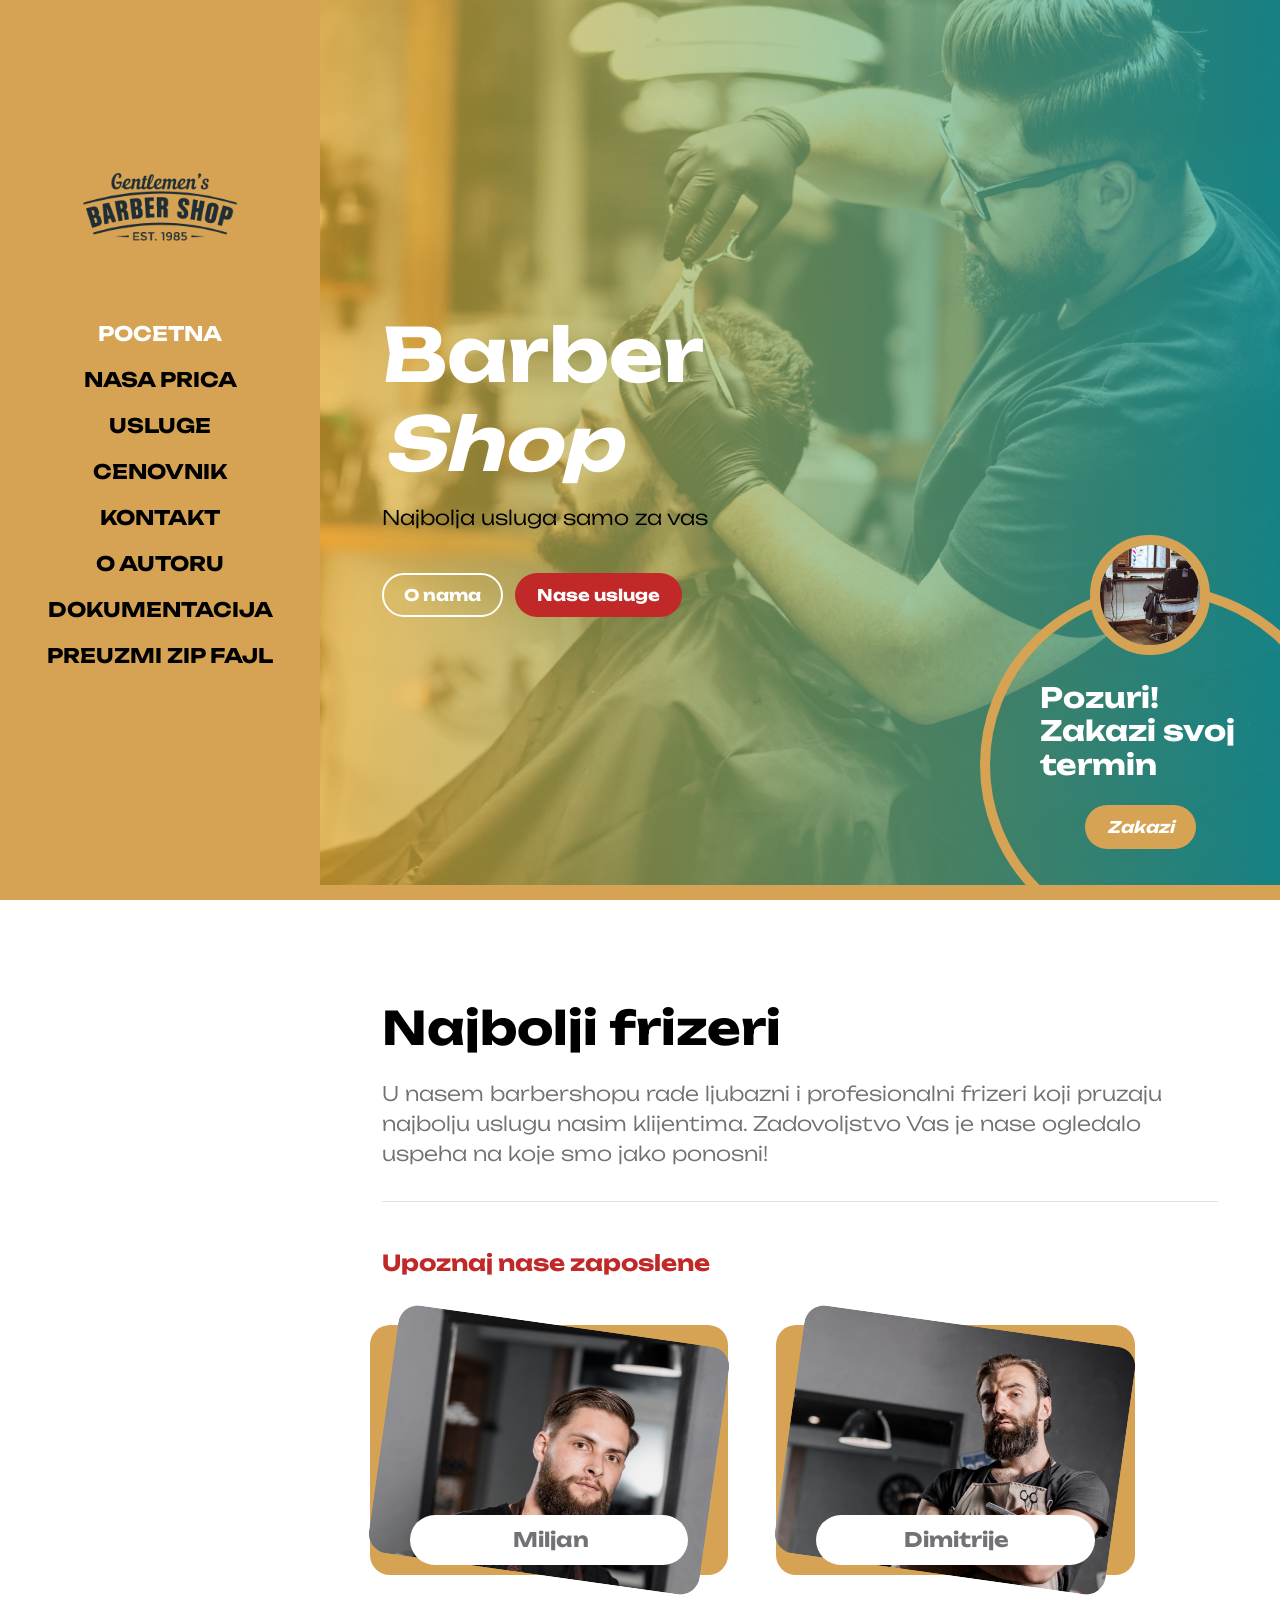
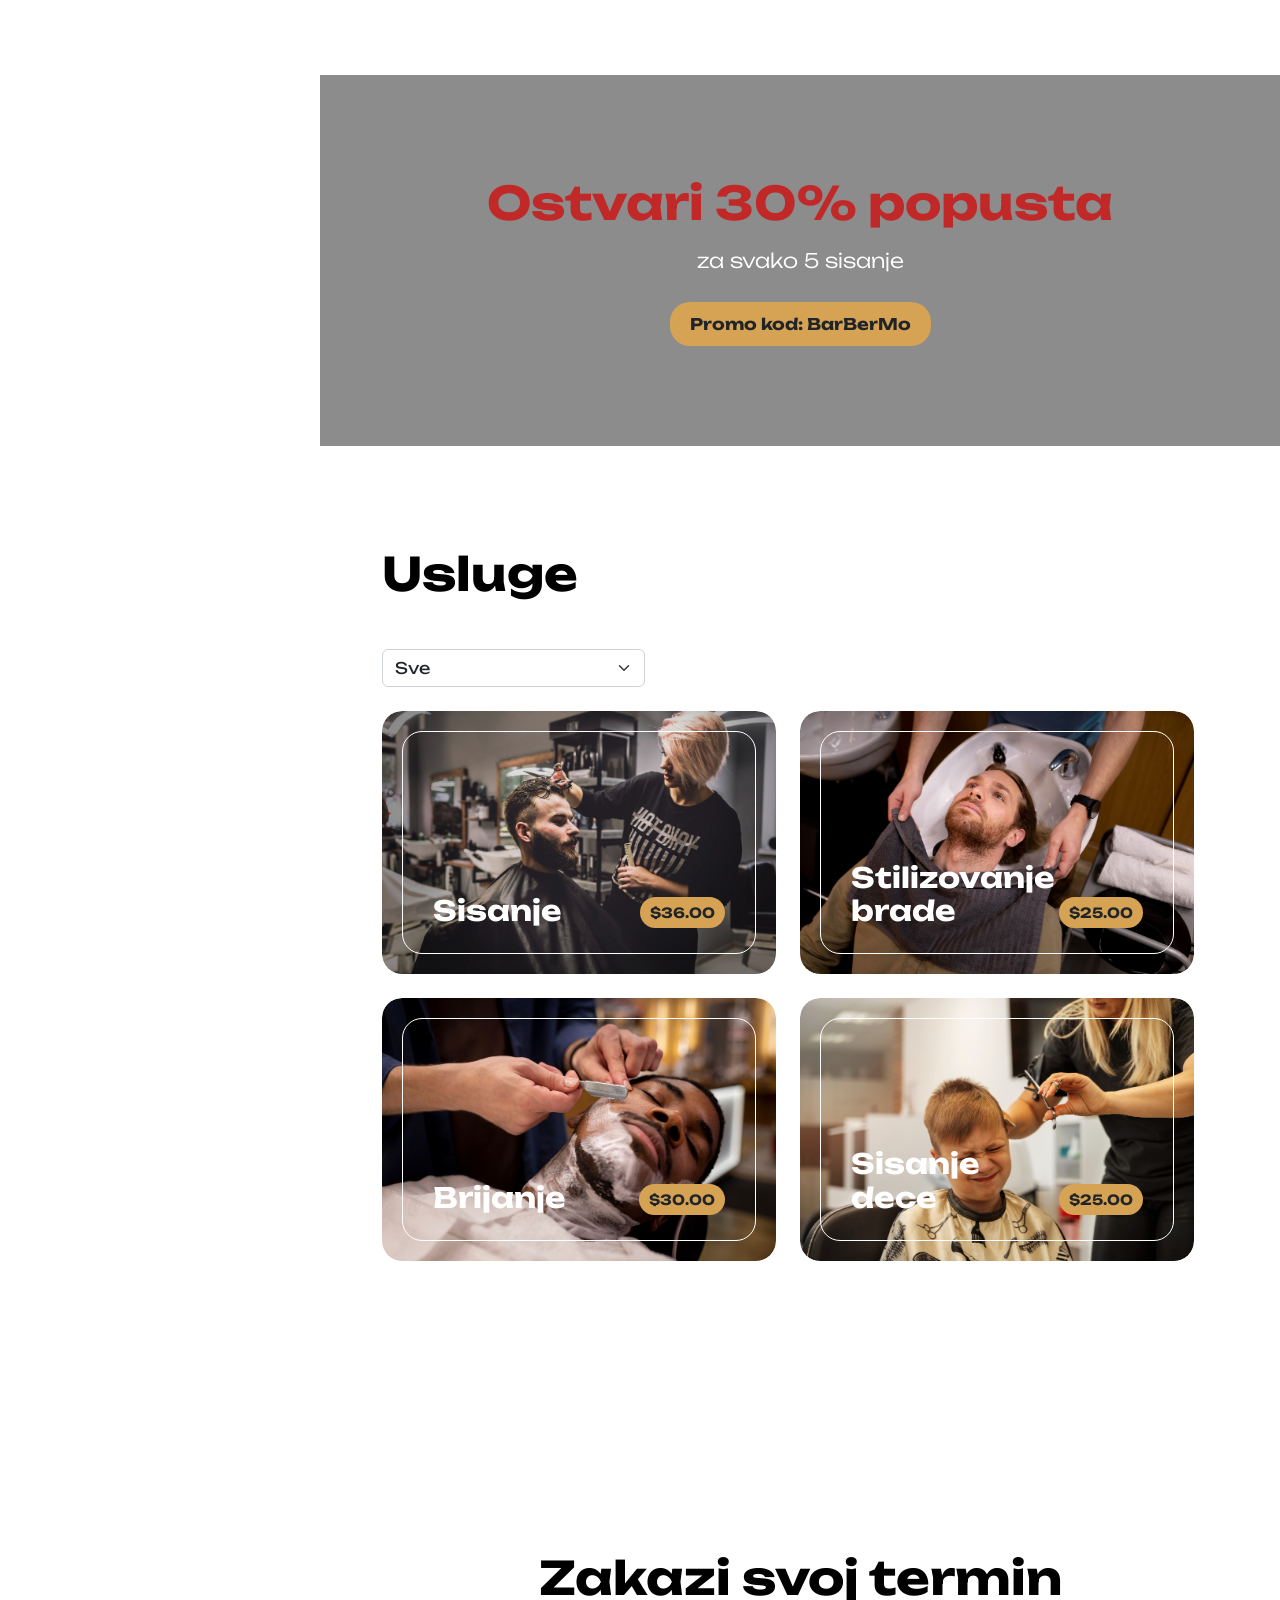
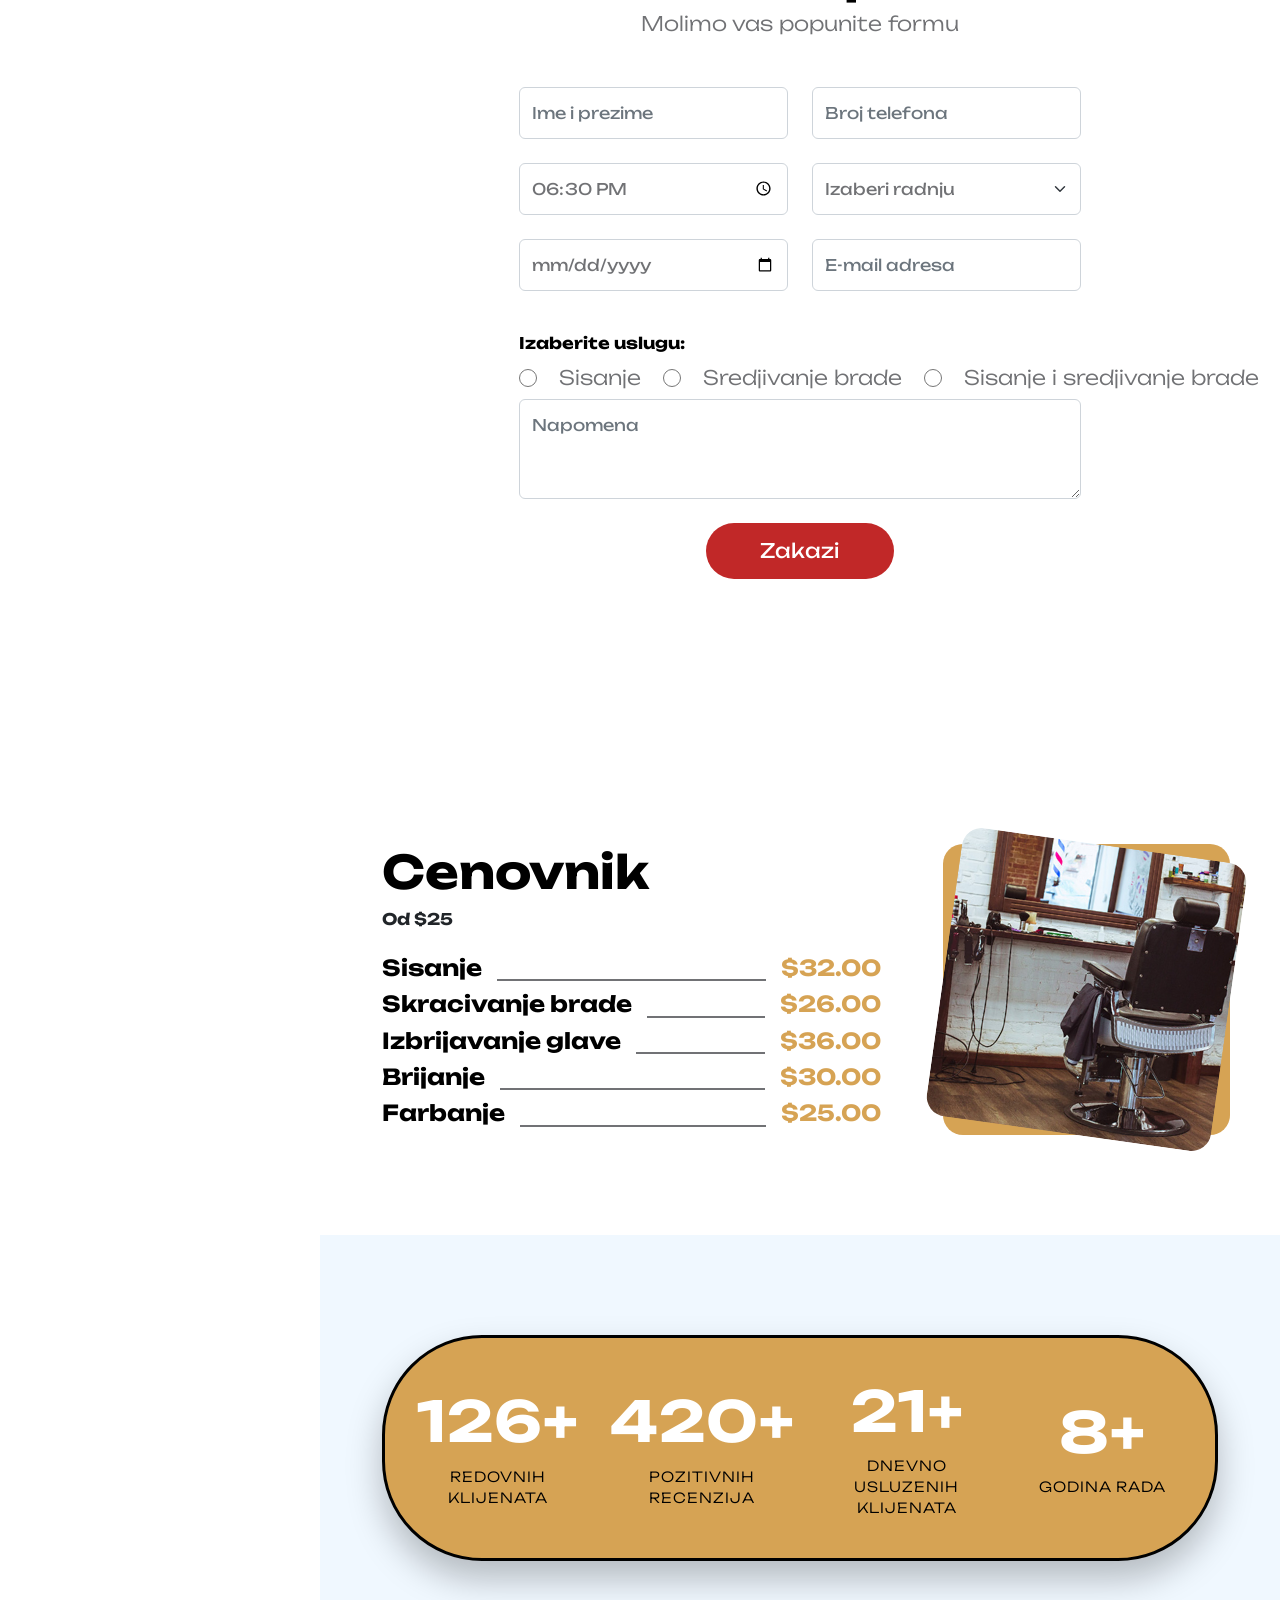
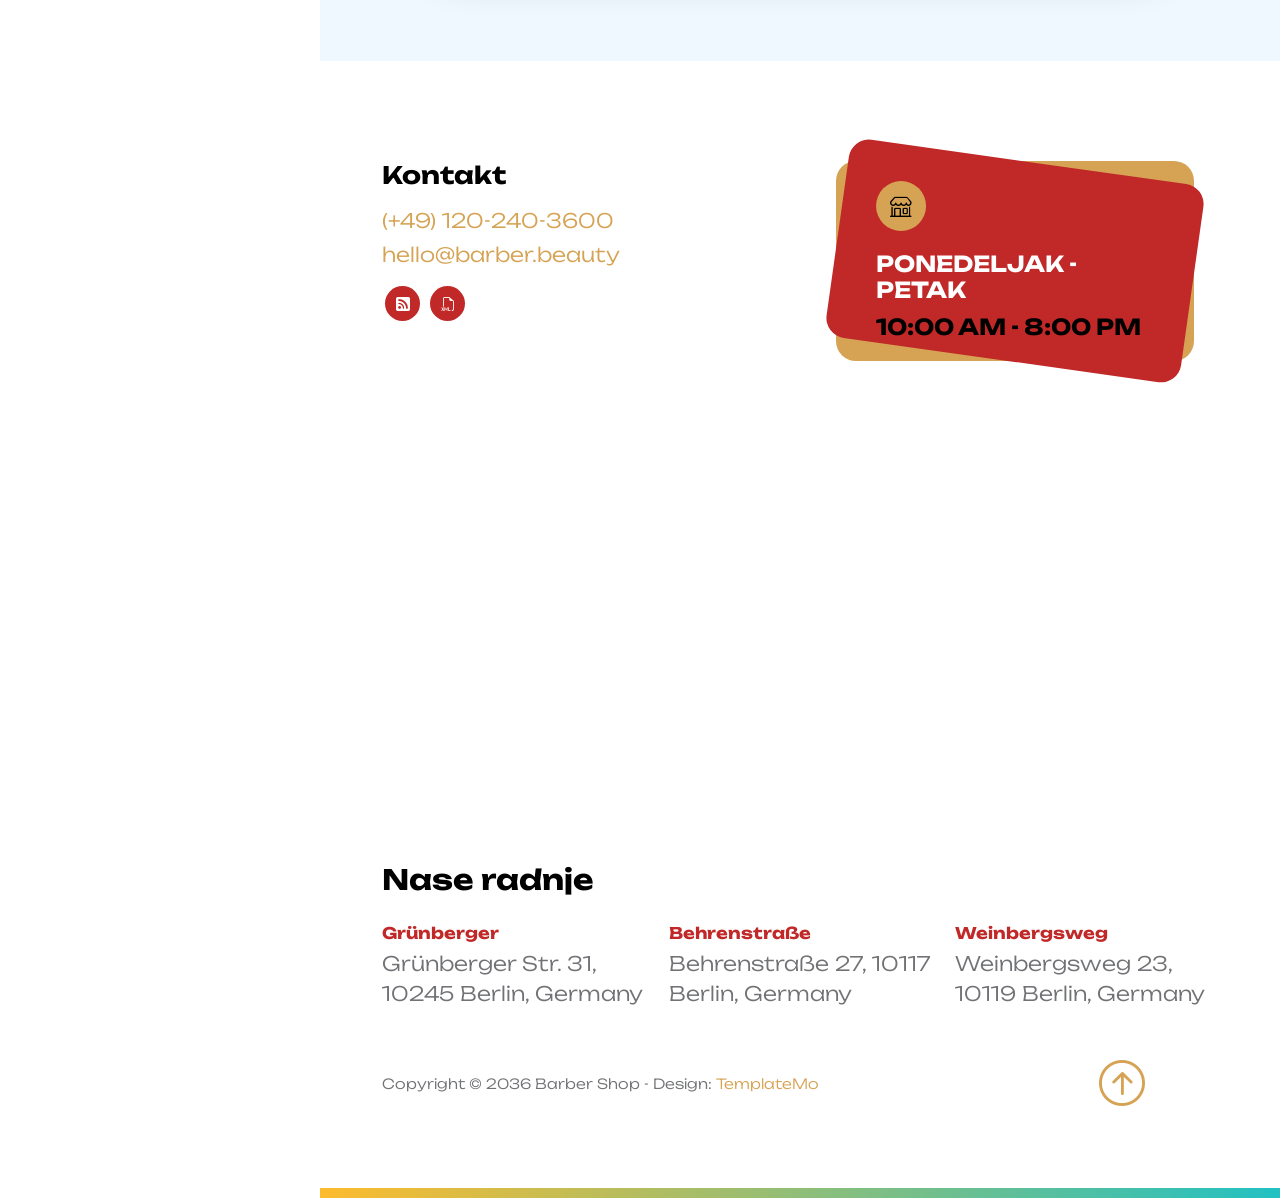
==== index.html @ 114781a5 "Add files via upload" ====
<!doctype html>
<html lang="en">
    <head>
        <meta charset="utf-8">
        <meta name="viewport" content="width=device-width, initial-scale=1">

        <meta name="description" content="">
        <meta name="author" content="">

        <title>Barber shop</title>

        <!-- CSS FILES -->        
        <link rel="preconnect" href="https://fonts.googleapis.com">
        
        <link rel="preconnect" href="https://fonts.gstatic.com" crossorigin>

        <link href="https://fonts.googleapis.com/css2?family=Unbounded:wght@300;500&display=swap" rel="stylesheet">

        <link href="css/bootstrap.min.css" rel="stylesheet">

        <link href="css/bootstrap-icons.css" rel="stylesheet">

        <link href="css/templatemo-barber-shop.css" rel="stylesheet">

        <meta name="description" content="Najbolji barber shop u regionu">
        <meta name="keywords" content="barber, haircut, fade, shave, trimming, beard, clients">
<!--

TemplateMo 585 Barber Shop

https://templatemo.com/tm-585-barber-shop

-->
    </head>
    
    <body>

        <div class="container-fluid">
            <div class="row">

                <button class="navbar-toggler d-md-none collapsed" type="button" data-bs-toggle="collapse" data-bs-target="#sidebarMenu" aria-controls="sidebarMenu" aria-expanded="false" aria-label="Toggle navigation">
                    <span class="navbar-toggler-icon"></span>
                </button>

                <nav id="sidebarMenu" class="col-md-4 col-lg-3 d-md-block sidebar collapse p-0">

                    <div class="position-sticky sidebar-sticky d-flex flex-column justify-content-center align-items-center" >
                        <a class="navbar-brand" href="index.html">
                            <img src="images/templatemo-barber-logo.png" class="logo-image img-fluid" align="">
                        </a>

                        <ul class="nav flex-column" id="navbarList">
                            
                        </ul>
                    </div>
                </nav>
                
                <div class="col-md-8 ms-sm-auto col-lg-9 p-0">
                    <section class="hero-section d-flex justify-content-center align-items-center" id="section_1">

                            <div class="container">
                                <div class="row">

                                    <div class="col-lg-8 col-12">
                                        <h1 class="text-white mb-lg-3 mb-4"><strong>Barber <em>Shop</em></strong></h1>
                                        <p class="text-black">Najbolja usluga samo za vas</p>
                                        <br>
                                        <a class="btn custom-btn custom-border-btn custom-btn-bg-white smoothscroll me-2 mb-2" href="#section_2">O nama</a>

                                        <a class="btn custom-btn smoothscroll mb-2" href="#section_3">Nase usluge</a>
                                    </div>
                                </div>
                            </div>

                            <div class="custom-block d-lg-flex flex-column justify-content-center align-items-center">
                                <img src="images/vintage-chair-barbershop.jpg" class="custom-block-image img-fluid" alt="">

                                <h4><strong class="text-white">Pozuri! Zakazi svoj termin</strong></h4>

                                <a href="#booking-section" class="smoothscroll btn custom-btn custom-btn-italic mt-3">Zakazi</a>
                            </div>
                    </section>


                    <section class="about-section section-padding" id="section_2">
                        <div class="container">
                            <div class="row">

                                <div class="col-lg-12 col-12 mx-auto">
                                    <h2 class="mb-4">Najbolji frizeri</h2>

                                    <div class="border-bottom pb-3 mb-5">
                                        <p>U nasem barbershopu rade ljubazni i profesionalni frizeri koji pruzaju najbolju uslugu nasim klijentima. Zadovoljstvo Vas je nase ogledalo uspeha na koje smo jako ponosni!</p>
                                    </div>
                                </div>

                                    <h6 class="mb-5">Upoznaj nase zaposlene</h6>

                                        <div class="col-lg-5 col-12 custom-block-bg-overlay-wrap me-lg-5 mb-5 mb-lg-0">
                                            <img src="images/barber/portrait-male-hairdresser-with-scissors.jpg" class="custom-block-bg-overlay-image img-fluid" alt="">

                                            <div class="team-info d-flex align-items-center flex-wrap">
                                                <p class="mb-0 team-name">Miljan</p>

                                               
                                                <div class="team-extra">
                                                    <p>Specijalista za fade i moderni stil. 5+ godina iskustva, precizan rad.</p>
                                                </div>
                                            </div>
                                        </div>
                                        

                                        <div class="col-lg-5 col-12 custom-block-bg-overlay-wrap mt-4 mt-lg-0 mb-5 mb-lg-0">
                                            <img src="images/barber/portrait-mid-adult-bearded-male-barber-with-folded-arms.jpg" class="custom-block-bg-overlay-image img-fluid" alt="">

                                            <div class="team-info d-flex align-items-center flex-wrap">
                                                <p class="mb-0 team-name">Dimitrije</p>

                                               
                                                <div class="team-extra">
                                                    <p>Mlad, perspektivan barber. Posvetio je ceo zivot ovom poslu i sada je jedan od najboljih.</p>
                                                </div>
                                            </div>
                                </div>
                                

                            </div>
                        </div>
                    </section>

                    <section class="featured-section section-padding">
                        <div class="section-overlay"></div>

                        <div class="container">
                            <div class="row">

                                <div class="col-lg-10 col-12 mx-auto">
                                    <h2 class="mb-3">Ostvari 30% popusta</h2>

                                    <p>za svako 5 sisanje</p>

                                    <strong>Promo kod: BarBerMo</strong>
                                </div>

                            </div>
                        </div>
                    </section>
                    


                    <section class="services-section section-padding" id="section_3">
                        <div class="container">
                            <div class="row">

                                <div class="col-lg-12 col-12">
                                    <h2 class="mb-5">Usluge</h2>
                                </div>

                                <div class="col-lg-4 mb-4">
                                    <select id="serviceFilter" class="form-select">
                                        <option value="all">Sve</option>
                                        <option value="frizura">Frizura</option>
                                        <option value="brada">Brada</option>
                                    </select>
                                </div>

                                <div class="row" id="servicesList"></div>

                            </div>
                        </div>
                    </section>

                    <section class="booking-section section-padding" id="booking-section">
                    <div class="container">
                        <div class="row">

                            <div class="col-lg-10 col-12 mx-auto">
                                <form action="#" method="post" class="custom-form booking-form" id="bb-booking-form" role="form">
                                    <div class="text-center mb-5">
                                        <h2 class="mb-1">Zakazi svoj termin</h2>

                                        <p>Molimo vas popunite formu</p>
                                    </div>

                                    <div class="booking-form-body">
                                        <div class="row">

                                            <div class="col-lg-6 col-12">
                                                <input type="text" name="bb-name" id="bb-name" class="form-control" placeholder="Ime i prezime">
                                            </div>

                                            <div class="col-lg-6 col-12">
                                                <input type="tel" class="form-control" name="bb-phone" placeholder="Broj telefona">
                                            </div>
                                        
                                            <div class="col-lg-6 col-12">
                                                <input class="form-control" type="time" name="bb-time" value="18:30" />
                                            </div>

                                            <div class="col-lg-6 col-12">
                                                <select class="form-select form-control" name="bb-branch" id="bb-branch" aria-label="Default select example">
                                                    <option value="" disabled selected>Izaberi radnju</option>
                                                    <option value="Grünberger">Grünberger</option>
                                                    <option value="Behrenstraße">Behrenstraße</option>
                                                    <option value="Weinbergsweg">Weinbergsweg</option>
                                                    <option value="Bauenhof">Bauenhof</option>
                                                </select>

                                            </div>
                                            
                                            <div class="col-lg-6 col-12">
                                                <input type="date" name="bb-date" id="bb-date" class="form-control" placeholder="Date">
                                            </div>

                                            <div class="col-lg-6 col-12">
                                                <input type="email" name="bb-email" id="bb-email" class="form-control" placeholder="E-mail adresa">
                                            </div>

                                            <div class="col-lg-6 col-12 mt-3">
                                                <label>Izaberite uslugu:</label><br>

                                                <input type="radio" id="sisanje" name="appointmentType" value="Sisanje">
                                                <label for="sisanje">Sisanje</label>

                                                <input type="radio" id="brada" name="appointmentType" value="Sredjivanje brade">
                                                <label for="brada">Sredjivanje brade</label>

                                                <input type="radio" id="sisanjebrada" name="appointmentType" value="Sisanje i brada">
                                                <label for="sisanjebrada">Sisanje i sredjivanje brade</label>

                                                <small id="radioerror" class="text-danger"></small>
                                            </div>
                                        </div>

                                        <textarea name="bb-message" rows="3" class="form-control" id="bb-message" placeholder="Napomena"></textarea>

                                        <div class="col-lg-4 col-md-10 col-8 mx-auto">
                                            <button type="submit" class="form-control">Zakazi</button>
                                        </div>
                                        <div id="formSuccess" class="text-center mt-3"></div>
                                    </div>
                                </form>
                        </div>
                    </div>
                </section>


                    <section class="price-list-section section-padding" id="section_4">
                        <div class="container">
                            <div class="row">

                                <div class="col-lg-8 col-12">
                                    <div class="price-list-thumb-wrap">
                                        <div class="mb-4">
                                            <h2 class="mb-2">Cenovnik</h2>
                                            <strong>Od $25</strong>
                                        </div>

                                        <div id="priceList"></div>

                                    </div>
                                </div>

                                <div class="col-lg-4 col-12 custom-block-bg-overlay-wrap mt-5 mb-5 mb-lg-0 mt-lg-0 pt-3 pt-lg-0">
                                    <img src="images/vintage-chair-barbershop.jpg" class="custom-block-bg-overlay-image img-fluid" alt="">
                                </div>

                            </div>
                        </div>
                    </section>


                <section class="contact-section" id="section_5">
                    <div class="section-padding section-bg">
                        <div class="container">
                            <div class="stats-wrap">
                            <div class="stats-item">
                                <h2 class="stats-number" data-target="300">0</h2>
                                <p class="stats-label">REDOVNIH KLIJENATA</p>
                            </div>

                            <div class="stats-item">
                                <h2 class="stats-number" data-target="1000">0</h2>
                                <p class="stats-label">POZITIVNIH RECENZIJA</p>
                            </div>

                            <div class="stats-item">
                                <h2 class="stats-number" data-target="50">0</h2>
                                <p class="stats-label">DNEVNO USLUZENIH KLIJENATA</p>
                            </div>

                            <div class="stats-item">
                                <h2 class="stats-number" data-target="20">0</h2>
                                <p class="stats-label">GODINA RADA</p>
                            </div>
                            </div>
                        </div>
                    </div>

                    <div class="section-padding">
                        <div class="container">
                            <div class="row">

                                <div class="col-lg-6 col-12">
                                    <h5 class="mb-3"><strong>Kontakt</strong></h5>

                                    <p class="text-white d-flex mb-1">
                                        <a href="tel: 120-240-3600" class="site-footer-link">
                                            (+49) 
                                            120-240-3600
                                        </a>
                                    </p>

                                    <p class="text-white d-flex">
                                        <a href="mailto:info@yourgmail.com" class="site-footer-link">
                                            hello@barber.beauty
                                        </a>
                                    </p>

                                    <ul class="social-icon">


                                        <li class="social-icon-item">
                                            <a href="rss.xml" target="_blank" class="social-icon-link bi-rss-fill">
                                            </a>
                                        </li>

                                        <li class="social-icon-item">
                                            <a href="sitemap.xml" target="_blank" class="social-icon-link bi-filetype-xml">
                                            </a>
                                        </li>
                                    </ul>
                                </div>

                                <div class="col-lg-5 col-12 contact-block-wrap mt-5 mt-lg-0 pt-4 pt-lg-0 mx-auto">
                                    <div class="contact-block">
                                        <h6 class="mb-0">
                                            <i class="custom-icon bi-shop me-3"></i>

                                            <strong>Ponedeljak - Petak</strong>

                                            <span class="ms-auto">10:00 AM - 8:00 PM</span>
                                        </h6>
                                    </div>
                                </div>

                                <div class="col-lg-12 col-12 mx-auto mt-5 pt-5">
                                    <iframe class="google-map" src="https://www.google.com/maps/embed?pb=!1m18!1m12!1m3!1d7702.122299518348!2d13.396786616231472!3d52.531268574169616!2m3!1f0!2f0!3f0!3m2!1i1024!2i768!4f13.1!3m3!1m2!1s0x47a85180d9075183%3A0xbba8c62c3dc41a7d!2sBarbabella%20Barbershop!5e1!3m2!1sen!2sth!4v1673886261201!5m2!1sen!2sth" width="100%" height="300" style="border:0;" allowfullscreen="" loading="lazy" referrerpolicy="no-referrer-when-downgrade"></iframe>
                                </div>

                            </div>
                        </div>
                    </div>
                </section>

                <footer class="site-footer">
                    <div class="container">
                        <div class="row">

                            <div class="col-lg-12 col-12">
                                <h4 class="site-footer-title mb-4">Nase radnje</h4>
                            </div>

                            <div class="col-lg-4 col-md-6 col-11">
                                <div class="site-footer-thumb">
                                    <strong class="mb-1">Grünberger</strong>

                                    <p>Grünberger Str. 31, 10245 Berlin, Germany</p>
                                </div>
                            </div>

                            <div class="col-lg-4 col-md-6 col-11">
                                <div class="site-footer-thumb">
                                    <strong class="mb-1">Behrenstraße</strong>

                                    <p>Behrenstraße 27, 10117 Berlin, Germany</p>
                                </div>
                            </div>

                            <div class="col-lg-4 col-md-6 col-11">
                                <strong class="mb-1">Weinbergsweg</strong>

                                <p>Weinbergsweg 23, 10119 Berlin, Germany</p>
                            </div>
                        </div>
                    </div>

                    <div class="site-footer-bottom">
                        <div class="container">
                            <div class="row align-items-center">

                                <div class="col-lg-8 col-12 mt-4">
                                    <p class="copyright-text mb-0">Copyright © 2036 Barber Shop 
                                    - Design: <a href="https://templatemo.com" rel="nofollow" target="_blank">TemplateMo</a></p>
                                </div>

                                <div class="col-lg-2 col-md-3 col-3 mt-lg-4 ms-auto">
                                    <a href="#section_1" class="back-top-icon smoothscroll" title="Back Top">
                                        <i class="bi-arrow-up-circle"></i>
                                    </a>
                                </div>

                            </div>
                        </div>
                    </div>
                </footer>
            </div>

        <!-- JAVASCRIPT FILES -->
        <script src="js/jquery.min.js"></script>
        <script src="js/bootstrap.min.js"></script>
        <script src="js/click-scroll.js"></script>
        <script src="js/custom.js"></script>
        <script src="skripta.js"></script>

    </body>
</html>
---- css/templatemo-barber-shop.css ----
/*

TemplateMo 585 Barber Shop

https://templatemo.com/tm-585-barber-shop

*/


/*---------------------------------------
  CUSTOM PROPERTIES ( VARIABLES )             
-----------------------------------------*/
:root {
  --white-color:                  #ffffff;
  --primary-color:                #d6a354;
  --secondary-color:              #c12828;
  --section-bg-color:             #f0f8ff;
  --custom-btn-bg-color:          #c12828;
  --custom-btn-bg-hover-color:    #FDBB2D;
  --dark-color:                   #000000;
  --p-color:                      #717275;
  --border-color:                 #7fffd4;
  --link-hover-color:             #B22727;

  --body-font-family:             'Unbounded', cursive;

  --h1-font-size:                 74px;
  --h2-font-size:                 46px;
  --h3-font-size:                 32px;
  --h4-font-size:                 28px;
  --h5-font-size:                 24px;
  --h6-font-size:                 22px;
  --p-font-size:                  20px;
  --btn-font-size:                16px;
  --copyright-font-size:          14px;

  --border-radius-large:          100px;
  --border-radius-medium:         20px;
  --border-radius-small:          10px;

  --font-weight-thin:             200;
  --font-weight-light:            300;
  --font-weight-normal:           400;
  --font-weight-bold:             700;
}

body {
  background-color: var(--white-color);
  font-family: var(--body-font-family); 
}


/*---------------------------------------
  TYPOGRAPHY               
-----------------------------------------*/

h2,
h3,
h4,
h5,
h6 {
  color: var(--dark-color);
}

h1,
h2,
h3,
h4,
h5,
h6 {
  font-weight: var(--font-weight-bold);
}

h1 {
  font-size: var(--h1-font-size);
}

h2 {
  font-size: var(--h2-font-size);
}

h3 {
  font-size: var(--h3-font-size);
}

h4 {
  font-size: var(--h4-font-size);
}

h5 {
  font-size: var(--h5-font-size);
}

h6 {
  font-size: var(--h6-font-size);
}

p {
  color: var(--p-color);
  font-size: var(--p-font-size);
  font-weight: var(--font-weight-light);
}

ul li {
  color: var(--p-color);
  font-size: var(--p-font-size);
  font-weight: var(--font-weight-light);
}

a, 
button {
  touch-action: manipulation;
  transition: all 0.3s;
}

a {
  display: inline-block;
  color: var(--primary-color);
  text-decoration: none;
}

a:hover {
  color: var(--link-hover-color);
}

b,
strong {
  font-weight: var(--font-weight-bold);
}


/*---------------------------------------
  SECTION               
-----------------------------------------*/
.section-padding {
  padding: 100px 50px;
}

.section-bg {
  background-color: var(--section-bg-color);
}

.section-overlay {
  background-color: var(--dark-color);
  position: absolute;
  top: 0;
  left: 0;
  pointer-events: none;
  width: 100%;
  height: 100%;
  opacity: 0.45;
}

.section-overlay + .container {
  position: relative;
}

.back-top-icon {
  font-size: var(--h2-font-size);
}


/*---------------------------------------
  CUSTOM BLOCK BACKGROUND OVERLAY               
-----------------------------------------*/
.custom-block-bg-overlay-wrap {
  background: var(--primary-color);
  border-radius: var(--border-radius-medium);
  transition: all 0.3s ease;
}

.custom-block-bg-overlay-wrap:hover {
  background: linear-gradient(90deg, #FDBB2D 0%, #22C1C3 100%);
  transform: scale(1.05);
}

.custom-block-bg-overlay-image {
  border-radius: var(--border-radius-medium);
  display: block;
  margin: auto;
  height: 100%;
  object-fit: cover;
  transform: rotate(8deg);
}

.custom-block-bg-overlay-wrap:hover .team-info {
  bottom: 10px;
}


/*---------------------------------------
  CUSTOM BUTTON               
-----------------------------------------*/
.custom-btn {
  background: var(--custom-btn-bg-color);
  border: 2px solid transparent;
  border-radius: var(--border-radius-large);
  color: var(--white-color);
  font-size: var(--btn-font-size);
  font-weight: var(--font-weight-bold);
  line-height: normal;
  transition: all 0.3s;
  padding: 10px 20px;
}

.custom-btn:hover {
  background: var(--custom-btn-bg-hover-color);
  color: var(--white-color);
}

.custom-border-btn {
  background: transparent;
  border: 2px solid var(--custom-btn-bg-color);
  color: var(--custom-btn-bg-color);
}

.custom-btn-bg-white {
  border-color: var(--white-color);
  color: var(--white-color);
}

.custom-btn-italic {
  font-style: italic;
}


/*---------------------------------------
  NAVIGATION              
-----------------------------------------*/
.sidebar {
  background: var(--primary-color);
  background-repeat: no-repeat;
  background-size: cover;
  background-position: center;
  position: fixed;
  top: 0;
  bottom: 0;
  left: 0;
  z-index: 100;
  padding: 50px 0 0;
}

.sidebar-sticky {
  height: calc(100vh - 48px);
  overflow-x: hidden;
  overflow-y: auto;
  text-align: center;
  position: relative;
}

.navbar {
  background: transparent;
  z-index: 9;
}

.logo-image {
  width: 154px;
  height: auto;
  margin-bottom: 70px;
}

#sidebarMenu .nav-link {
  color: var(--dark-color);
  font-size: var(--p-font-size);
  font-weight: var(--font-weight-bold);
  text-transform: uppercase;
  position: relative;
}

#sidebarMenu .nav-link.active, 
#sidebarMenu .nav-link:hover {
  color: var(--white-color);
}

.navbar-toggler {
  background: var(--primary-color);
  border-radius: var(--border-radius-large);
  position: fixed;
  top: 0;
  bottom: 0;
  right: 0;
  z-index: 222;
  border: 0;
  padding: 0;
  cursor: pointer;
  margin: 25px;
  width: 55px;
  height: 55px;
  outline: none;
}

.navbar-toggler:focus {
  outline: none;
  box-shadow: none;
}

.navbar-toggler[aria-expanded="true"] .navbar-toggler-icon {
  background: transparent;
}

.navbar-toggler[aria-expanded="true"] .navbar-toggler-icon:before,
.navbar-toggler[aria-expanded="true"] .navbar-toggler-icon:after {
  transition: top 300ms 50ms ease, -webkit-transform 300ms 350ms ease;
  transition: top 300ms 50ms ease, transform 300ms 350ms ease;
  transition: top 300ms 50ms ease, transform 300ms 350ms ease, -webkit-transform 300ms 350ms ease;
  top: 0;
}

.navbar-toggler[aria-expanded="true"] .navbar-toggler-icon:before {
  transform: rotate(45deg);
}

.navbar-toggler[aria-expanded="true"] .navbar-toggler-icon:after {
  transform: rotate(-45deg);
}

.navbar-toggler .navbar-toggler-icon {
  background: var(--white-color);
  transition: background 10ms 300ms ease;
  display: block;
  margin: auto;
  width: 25px;
  height: 2px;
  position: relative;
}

.navbar-toggler .navbar-toggler-icon:before,
.navbar-toggler .navbar-toggler-icon:after {
  transition: top 300ms 350ms ease, -webkit-transform 300ms 50ms ease;
  transition: top 300ms 350ms ease, transform 300ms 50ms ease;
  transition: top 300ms 350ms ease, transform 300ms 50ms ease, -webkit-transform 300ms 50ms ease;
  position: absolute;
  right: 0;
  left: 0;
  background: var(--white-color);
  width: 25px;
  height: 2px;
  content: '';
}

.navbar-toggler .navbar-toggler-icon::before {
  top: -8px;
}

.navbar-toggler .navbar-toggler-icon::after {
  top: 8px;
}


/*---------------------------------------
  HERO        
-----------------------------------------*/
.hero-section {
  background-image: url('../images/client-doing-hair-cut-barber-shop-salon.jpg');
  background-repeat: no-repeat;
  background-attachment: fixed;
  background-size: cover;
  background-position: center;
  position: relative;
  overflow: hidden;
  padding: 50px;
  padding-bottom: 0;
  min-height: 665px;
  border-bottom: 15px solid var(--primary-color);
}

@media screen and (min-width: 991px) {
  .hero-section {
    height: calc(100vh - 0px);
  }
}

.hero-section::after {
  content: "";
  background: linear-gradient(90deg, #FDBB2D 0%, #22C1C3 100%);
  position: absolute;
  top: 0;
  right: 0;
  bottom: 0;
  left: 0;
  opacity: 0.65;
}

.hero-section .container {
  position: relative;
  z-index: 2;
}

.custom-block {
  border: 10px solid var(--primary-color);
  border-radius: 100%;
  position: absolute;
  z-index: 2;
  bottom: -60px;
  right: -60px;
  padding: 50px 90px 50px 50px;
  width: 360px;
  height: 360px;
}

.custom-block .custom-btn {
  background: var(--primary-color);
}

.custom-block .custom-btn:hover {
  background: var(--secondary-color);
}

.custom-block-image {
  border: 10px solid var(--primary-color);
  border-radius: 100%;
  position: absolute;
  top: -60px;
  right: 20px;
  left: 0;
  width: 120px;
  height: 120px;
  margin: auto;
  object-fit: cover;
}


/*---------------------------------------
  ABOUT              
-----------------------------------------*/
.about-section h6 {
  color: var(--secondary-color);
}

.about-section .custom-block-bg-overlay-image {
  width: 100%;
  max-height: 250px;
}

.about-section .custom-block-bg-overlay-wrap {
  position: relative;
}

.team-info {
  background: var(--white-color);
  border-radius: var(--border-radius-large);
  position: absolute;
  bottom: 0;
  right: 0;
  left: 0;
  margin: 10px 40px;
  padding: 10px 17px 10px 20px;
  transition: all 0.3s ease;
}


/*---------------------------------------
  FEATURED               
-----------------------------------------*/
.featured-section {
  background-image: url('../images/barber-customer-giving-high-five.jpg');
  background-repeat: no-repeat;
  background-attachment: fixed;
  background-size: cover;
  position: relative;
  text-align: center;
}

.featured-section h2 {
  color: var(--secondary-color);
}

.featured-section p {
  color: var(--white-color);
}

.featured-section strong {
  background: var(--primary-color);
  border-radius: var(--border-radius-medium);
  display: inline-block;
  margin-top: 10px;
  padding: 10px 20px;
}


/*---------------------------------------
  SERVICES             
-----------------------------------------*/
.services-thumb {
  border-radius: var(--border-radius-medium);
  position: relative;
  overflow: hidden;
}

.services-thumb:hover .services-info {
  border-color: var(--primary-color);
  border-width: 5px;
}

.services-thumb:hover .services-image {
  transform: scale(1.05);
}

.services-image {
  border-radius: var(--border-radius-medium);
  display: block;
  margin: auto;
  transition: all 0.3s;
}

.services-thumb-price {
  background: var(--primary-color);
  border-radius: var(--border-radius-medium);
  font-size: var(--copyright-font-size);
  margin-left: auto;
  padding: 5px 10px;
}

.services-info {
  border-radius: var(--border-radius-medium);
  border: 1px solid var(--white-color);
  position: absolute;
  top: 0;
  bottom: 0;
  right: 0;
  left: 0;
  margin: 20px;
  padding: 25px 30px;
  transition: all 0.3s ease;
}

.services-info h4 {
  color: var(--white-color);
}

.team-info {
  display: flex;
  flex-direction: column;
  align-items: flex-start;
  transition: 0.3s ease;
}

.team-name {
  cursor: pointer;
  font-weight: var(--font-weight-bold);
}

.team-name:hover {
  color: var(--secondary-color);
}

.team-extra {
  max-height: 0;
  overflow: hidden;
  transition: max-height 0.35s ease, margin-top 0.3s ease;
  width: 100%;
}

.team-info.open .team-extra {
  max-height: 120px;
  margin-top: 8px;
}

.team-extra p {
  margin: 0;
  font-size: 15px;
  color: var(--p-color);
}


/*---------------------------------------
  PRICE LIST             
-----------------------------------------*/
.price-list-section {
  padding-top: 100px;
  padding-bottom: 100px;
}

.price-list-thumb-wrap {
  padding-right: 50px;
}

.price-list-thumb {
  margin-bottom: 10px;
}

.price-list-thumb:last-child {
  margin-bottom: 0;
}

.price-list-thumb h6 strong {
  color: var(--primary-color);
}

.price-list-thumb-divider {
  background: var(--p-color);
  flex: auto;
  height: 2px;
  margin: auto 15px 0;
}

.price-list-section .custom-block-bg-overlay-wrap {
  padding: 0;
}


/*---------------------------------------
  BOOKING               
-----------------------------------------*/
.booking-section {
  background-image: url('../images/vintage-chair-barbershop.jpg');
  background-repeat: no-repeat;
  background-attachment: fixed;
  background-size: cover;
  background-position: center;
}

.booking-form {
  background: var(--white-color);
  border-radius: var(--border-radius-medium);
  padding: 65px;
}


/*---------------------------------------
  CONTACT               
-----------------------------------------*/
.google-map {
  border-radius: var(--border-radius-medium);
  filter: hue-rotate(45deg);
}

.contact-block-wrap {
  background: var(--primary-color);
  border-radius: var(--border-radius-medium);
  padding: 0;
  min-height: 200px;
}

.contact-block {
  background: var(--secondary-color);
  border-radius: var(--border-radius-medium);
  transform: rotate(8deg);
  height: 100%;
  padding: 20px 40px;
}

.contact-block h6 {
  transform: rotate(-8deg);
}

.contact-block .custom-icon {
  background: var(--primary-color);
  border-radius: var(--border-radius-large);
  display: block;
  width: 50px;
  height: 50px;
  line-height: 50px;
  text-align: center;
  position: relative;
}

.contact-block strong {
  display: block;
  color: var(--white-color);
  text-transform: uppercase;
  margin-top: 20px;
  margin-bottom: 10px;
}


/*---------------------------------------
  CUSTOM FORM               
-----------------------------------------*/
.custom-form .form-control {
  color: var(--p-color);
  margin-bottom: 24px;
  padding-top: 13px;
  padding-bottom: 13px;
  outline: none;
  transition: all 0.3s;
}

.custom-form .form-control:hover,
.custom-form .form-control:focus {
  background: var(--section-bg-color);
  border-color: transparent;
}

.custom-form button[type="submit"] {
  background: var(--custom-btn-bg-color);
  border: none;
  border-radius: var(--border-radius-large);
  color: var(--white-color);
  font-size: var(--p-font-size);
  font-weight: var(--font-weight-medium);
  transition: all 0.3s;
  margin-bottom: 0;
}

.custom-form button[type="submit"]:hover,
.custom-form button[type="submit"]:focus {
  background: var(--custom-btn-bg-hover-color);
  border-color: transparent;
}

.custom-form input[type="radio"] {
  accent-color: var(--secondary-color);
  width: 18px;
  height: 18px;
  cursor: pointer;
  vertical-align: middle;
  margin-right: 6px;
}

.custom-form input[type="radio"] + label {
  cursor: pointer;
  font-size: var(--p-font-size);
  font-weight: var(--font-weight-light);
  color: var(--p-color);
  margin-right: 20px;
  vertical-align: middle;
}

.custom-form label:first-child {
  display: block;
  margin-bottom: 8px;
  font-weight: var(--font-weight-bold);
  color: var(--dark-color);
}

.custom-form .col-lg-6.col-12.mt-3 {
  text-align: left;        
  white-space: nowrap;     
}

.custom-form .col-lg-6.col-12.mt-3 br {
  display: none;           
}

.custom-form .col-lg-6.col-12.mt-3 input[type="radio"],
.custom-form .col-lg-6.col-12.mt-3 input[type="radio"] + label {
  display: inline-block;
  vertical-align: middle;
  margin-right: 18px;
}

#radioerror {
  display: block;
  margin-top: 6px;
  font-size: 14px;
  color: var(--secondary-color);
}




/*---------------------------------------
  SITE FOOTER              
-----------------------------------------*/
.site-footer {
  position: relative;
  padding: 80px 50px;
  padding-top: 0;
}

.site-footer::after {
  content: "";
  background: linear-gradient(90deg, #FDBB2D 0%, #22C1C3 100%);
  position: absolute;
  right: 0;
  bottom: 0;
  left: 0;
  width: 100%;
  height: 10px;
}

.site-footer-links {
  padding-left: 0;
}

.site-footer-link-item {
  list-style: none;
  display: inline-block;
  margin-right: 15px;
}

.site-footer strong {
  display: block;
  color: var(--secondary-color);
}

.copyright-text {
  font-size: var(--copyright-font-size);
}


/*---------------------------------------
  SOCIAL ICON               
-----------------------------------------*/
.social-icon {
  margin: 0;
  padding: 0;
}

.social-icon-item {
  list-style: none;
  display: inline-block;
  vertical-align: top;
}

.social-icon-link {
  background: var(--secondary-color);
  border-radius: var(--border-radius-large);
  color: var(--white-color);
  font-size: var(--copyright-font-size);
  display: block;
  margin: 0 3px;
  text-align: center;
  width: 35px;
  height: 35px;
  line-height: 36px;
  transition: background 0.2s, color 0.2s;
}

.social-icon-link:hover {
  background: var(--primary-color);
  color: var(--white-color);
}

.social-icon-link span {
  display: block;
}


/*---------------------------------------
  RESPONSIVE STYLES               
-----------------------------------------*/
@media screen and (max-width: 1200px) {
  h1 {
    font-size: 62px;
  }
}

@media screen and (max-width: 991px) {
  h1 {
    font-size: 54px;
  }

  h2 {
    font-size: 36px;
  }

  h3 {
    font-size: 32px;
  }

  h4 {
    font-size: 28px;
  }

  h5 {
    font-size: 20px;
  }

  h6 {
    font-size: 18px;
  }

  .section-padding,
  .hero-section {
    padding: 50px 25px;
  }

  .custom-block {
    display: none;
  }
  
  .navbar {
    background-color: var(--dark-color);
  }

  .navbar-expand-lg .navbar-nav {
    padding-bottom: 30px;
  }

  .navbar-expand-lg .navbar-nav .nav-link {
    padding: 0;
  }

  .booking-form {
    padding: 45px;
  }
}

#formSuccess {
  background: #d4edda;
  color: #155724;
  padding: 10px 15px;
  border-radius: 10px;
}

#formSuccess:empty {
  display: none;
}

@media screen and (max-width: 767px) {
  .custom-btn {
    font-size: 14px;
    padding: 10px 20px;
  }
}

@media screen and (max-width: 480px) {
  h1 {
    font-size: 38px;
  }

  h2 {
    font-size: 28px;
  }

  h3 {
    font-size: 26px;
  }

  h4 {
    font-size: 22px;
  }

  h5 {
    font-size: 20px;
  }

  .services-info h4 {
    font-size: 20px;
  }

  .booking-form {
    padding: 35px;
  }
}

.stats-wrap{
  background: var(--primary-color);
  border-radius: var(--border-radius-large);
  padding: 40px 30px;
  display: flex;
  justify-content: space-between;
  align-items: center;
  gap: 30px;

  border: 3px solid var(--dark-color);
  box-shadow: 0 18px 35px rgba(0,0,0,0.25);
}

.stats-item{
  text-align: center;
  flex: 1;
}

.stats-number{
  color: var(--white-color);
  margin: 0;
  font-size: 56px;
  font-weight: var(--font-weight-bold);
  letter-spacing: 0.5px;
}

.stats-label{
  margin: 10px 0 0;
  color: var(--dark-color);
  font-size: 14px;
  letter-spacing: 1px;
  text-transform: uppercase;
}


@media (max-width: 991px){
  .stats-wrap{
    flex-wrap: wrap;
    border-radius: var(--border-radius-medium);
  }
  .stats-item{
    flex: 1 1 45%;
  }
  .stats-number{
    font-size: 46px;
  }
}

@media (max-width: 480px){
  .stats-item{
    flex: 1 1 100%;
  }
  .stats-number{
    font-size: 40px;
  }
}

#sautor{
  width: 500px;
  height: 700px;
  position: absolute;
  left: 30%;
  top: 11%;
  border-radius: 8px;
}

#tekstautor{
  position: absolute;
  left: 65%;
  top: 37%;
}
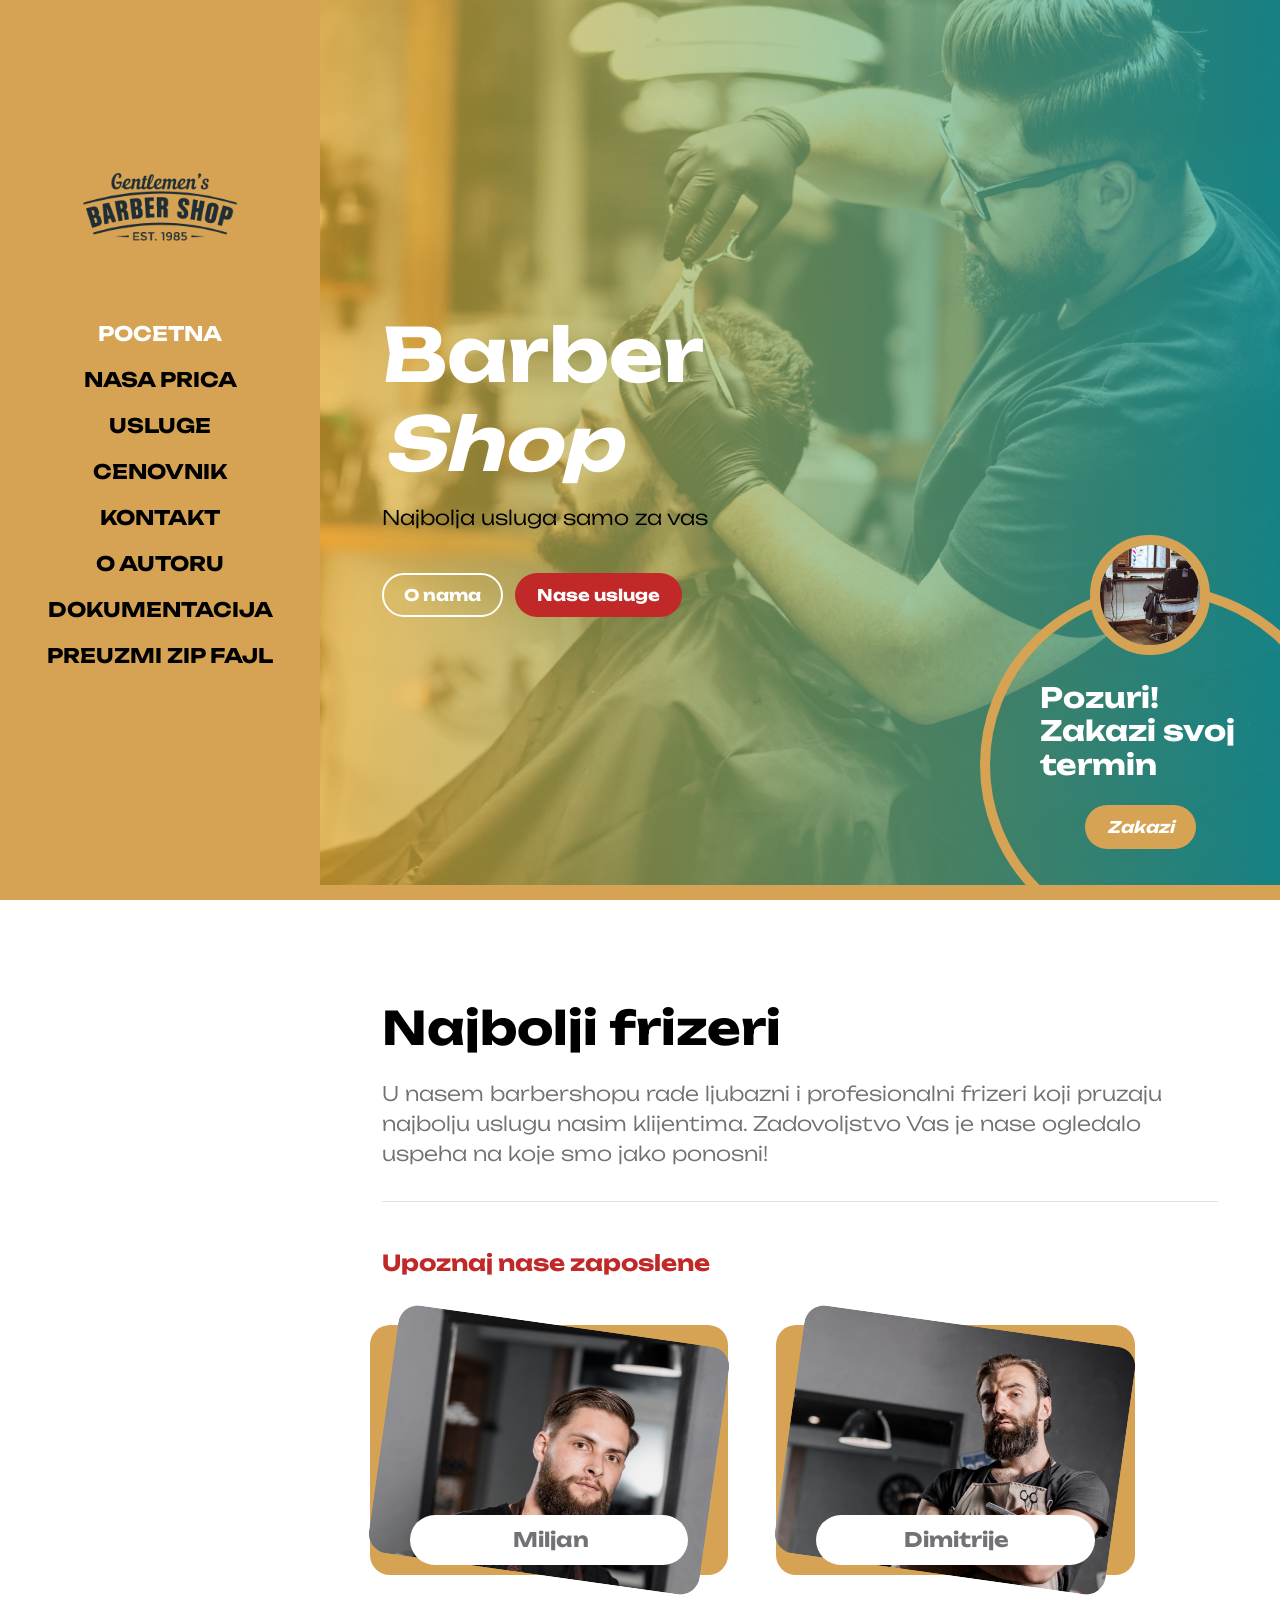
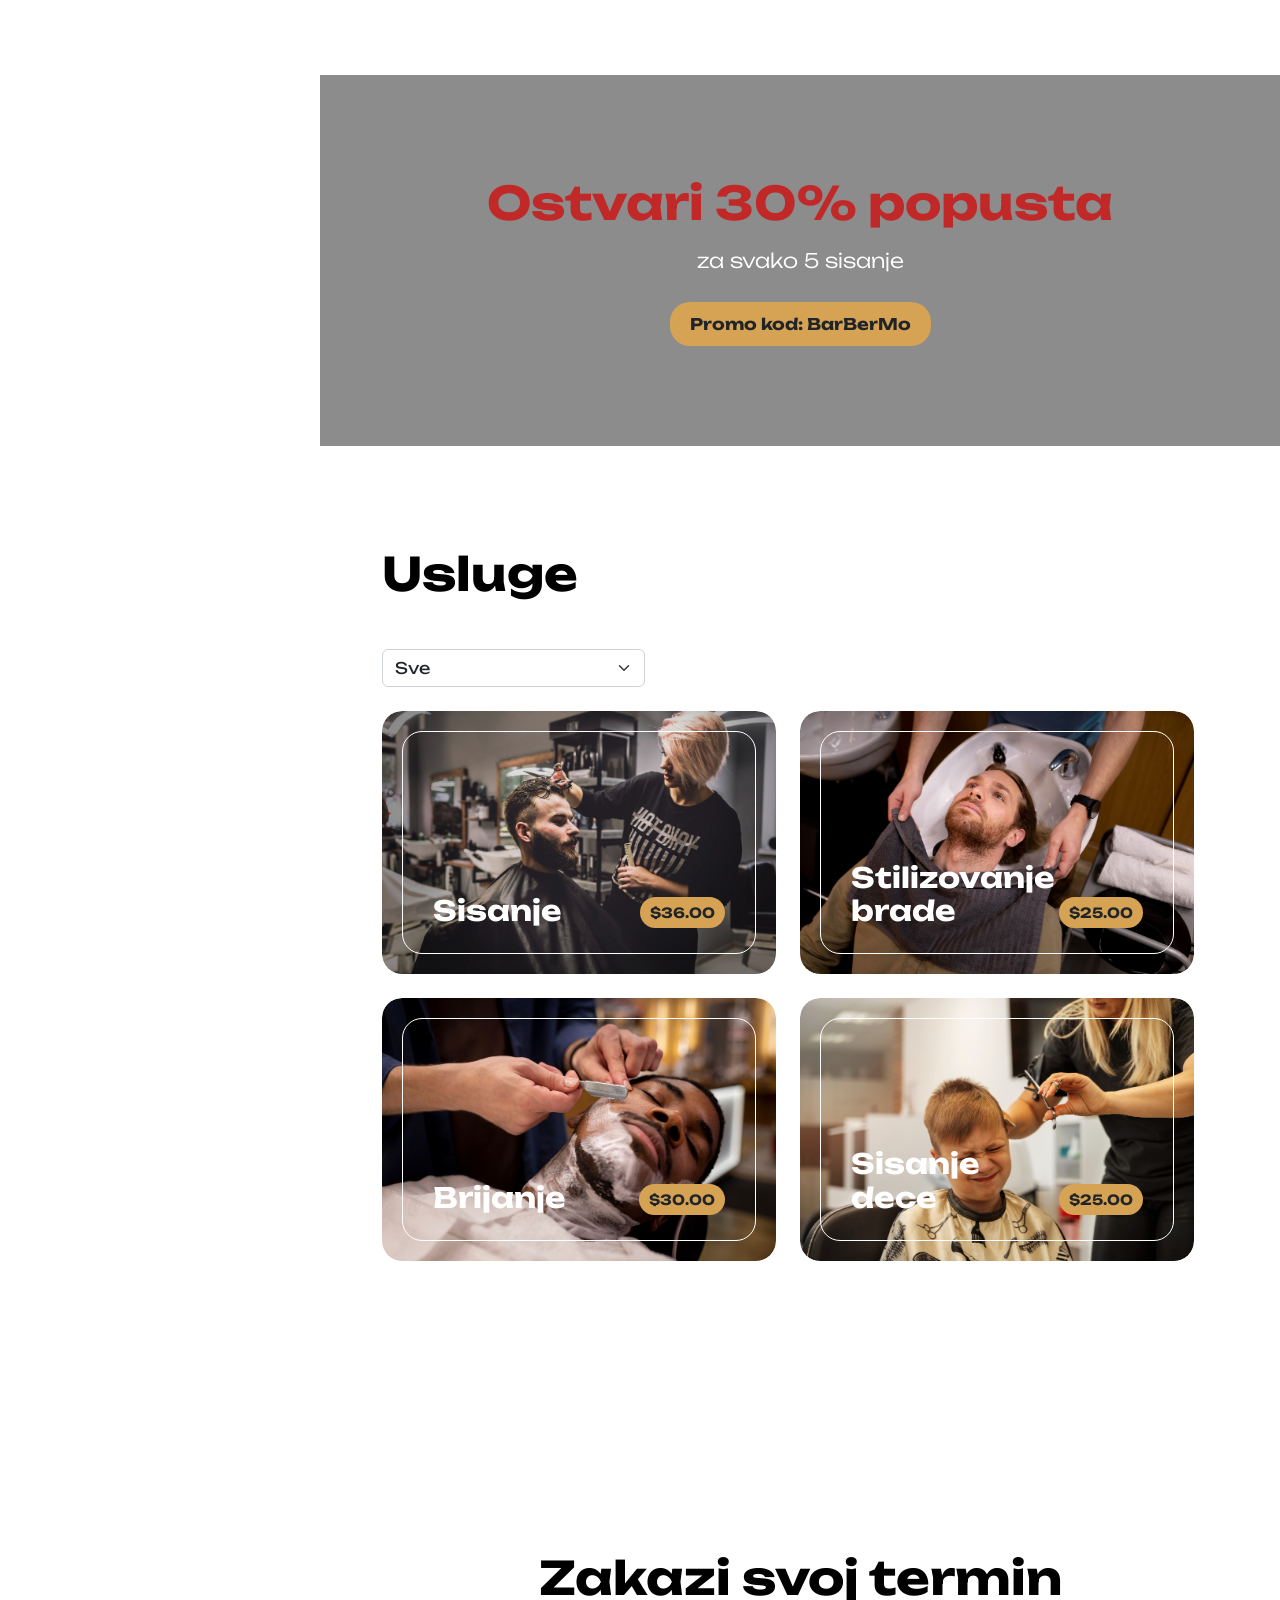
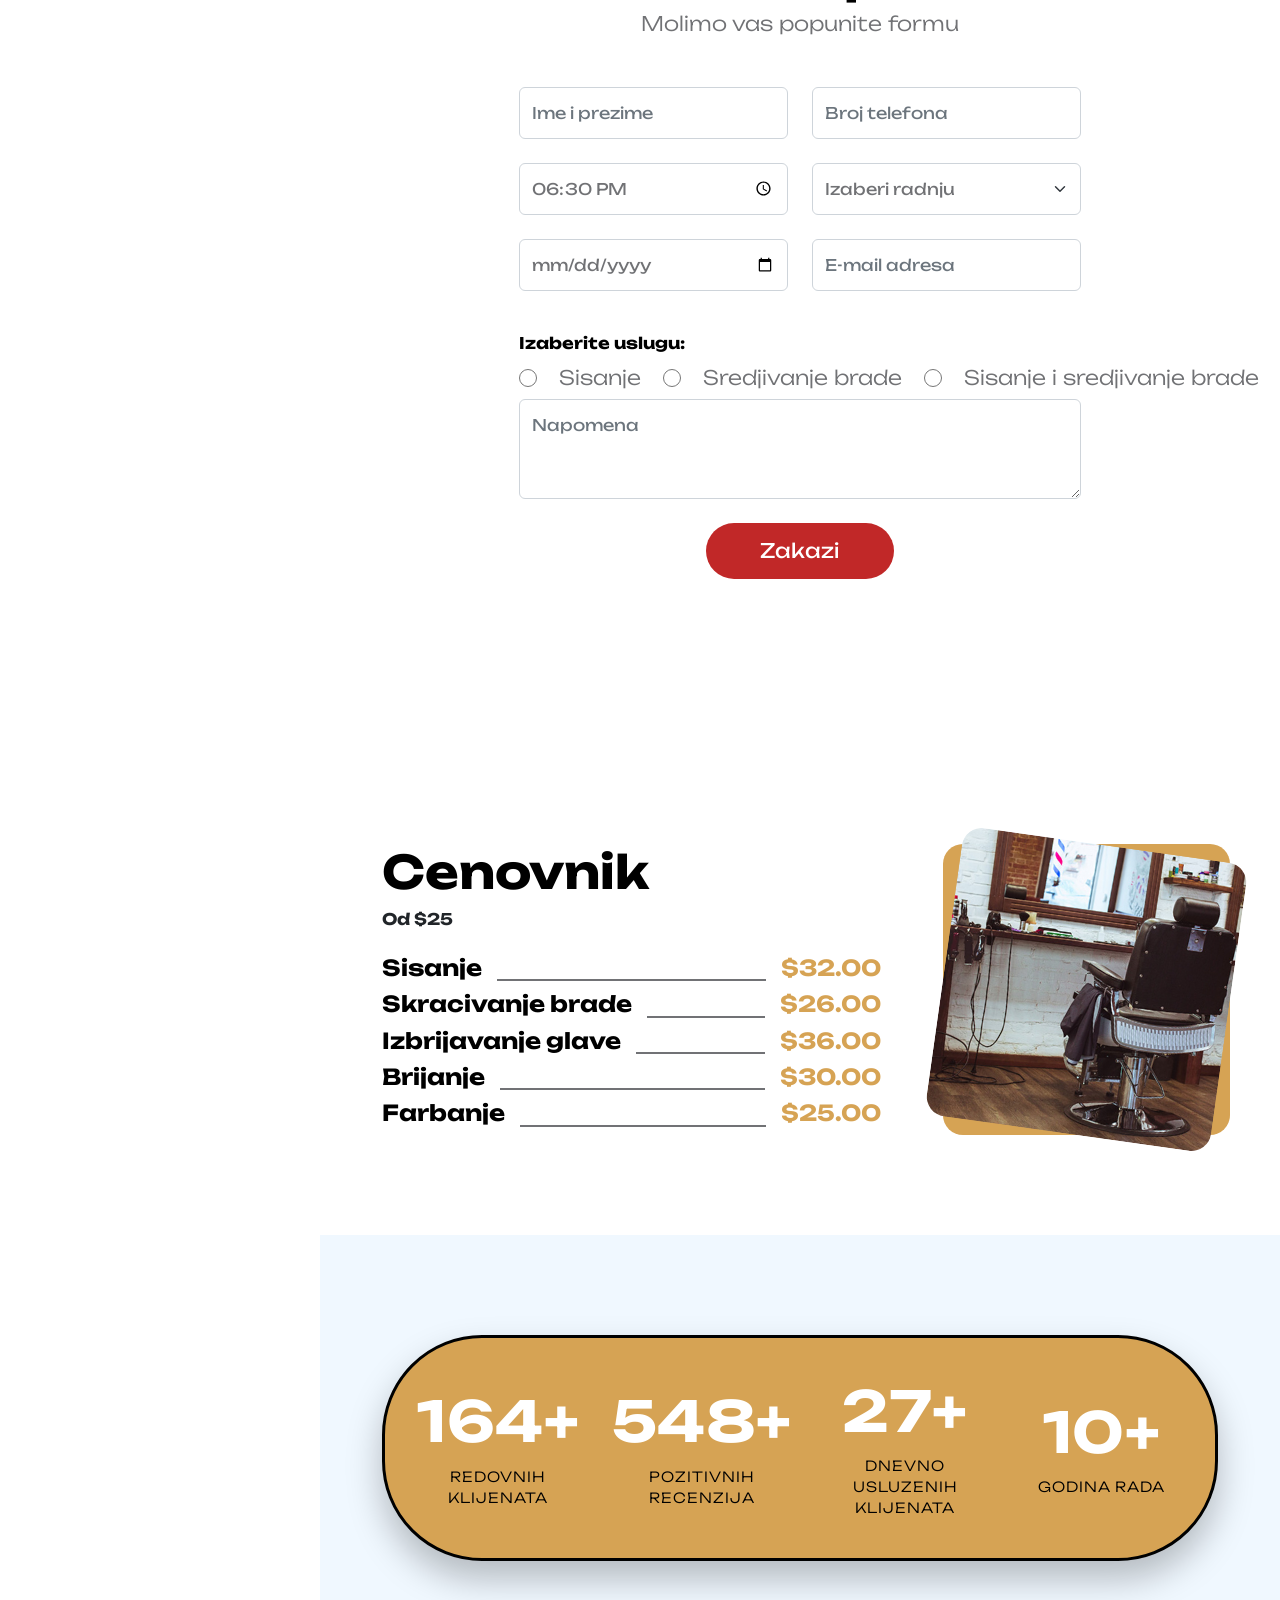
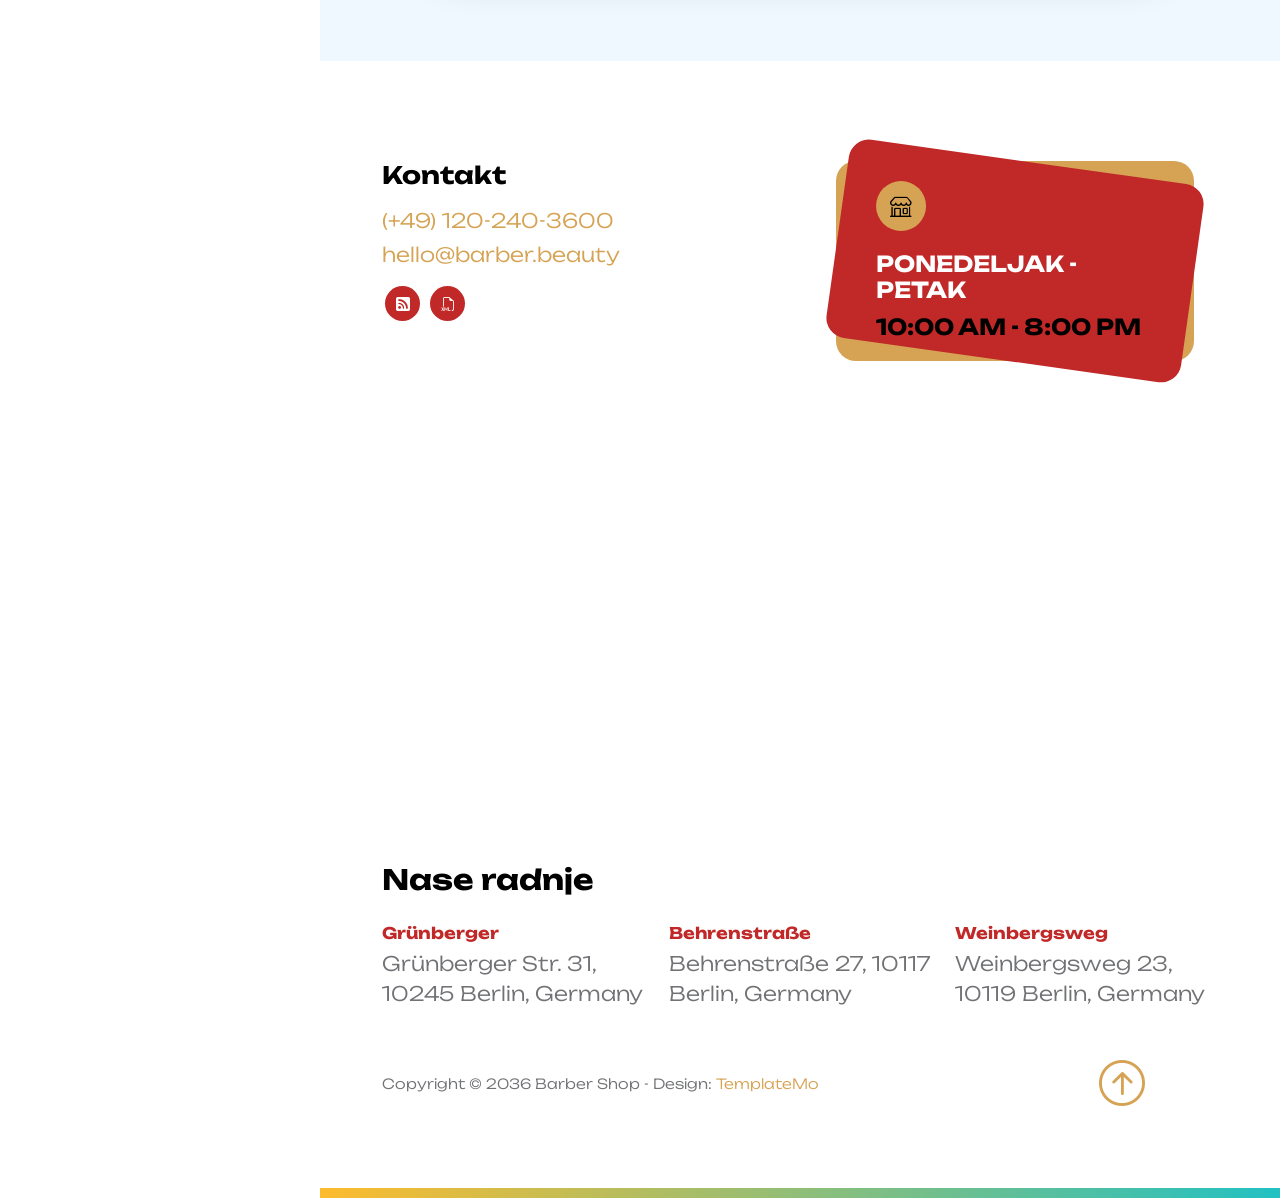
==== commit cbf73016: "Update index.html" ====
--- a/index.html
+++ b/index.html
@@ -13,6 +13,8 @@
         <link rel="preconnect" href="https://fonts.googleapis.com">
         
         <link rel="preconnect" href="https://fonts.gstatic.com" crossorigin>
+
+        <link rel="icon" type="image/x-icon" href="images/favicon.ico">
 
         <link href="https://fonts.googleapis.com/css2?family=Unbounded:wght@300;500&display=swap" rel="stylesheet">
 
@@ -414,4 +416,5 @@
         <script src="skripta.js"></script>
 
     </body>
-</html>+
+</html>
